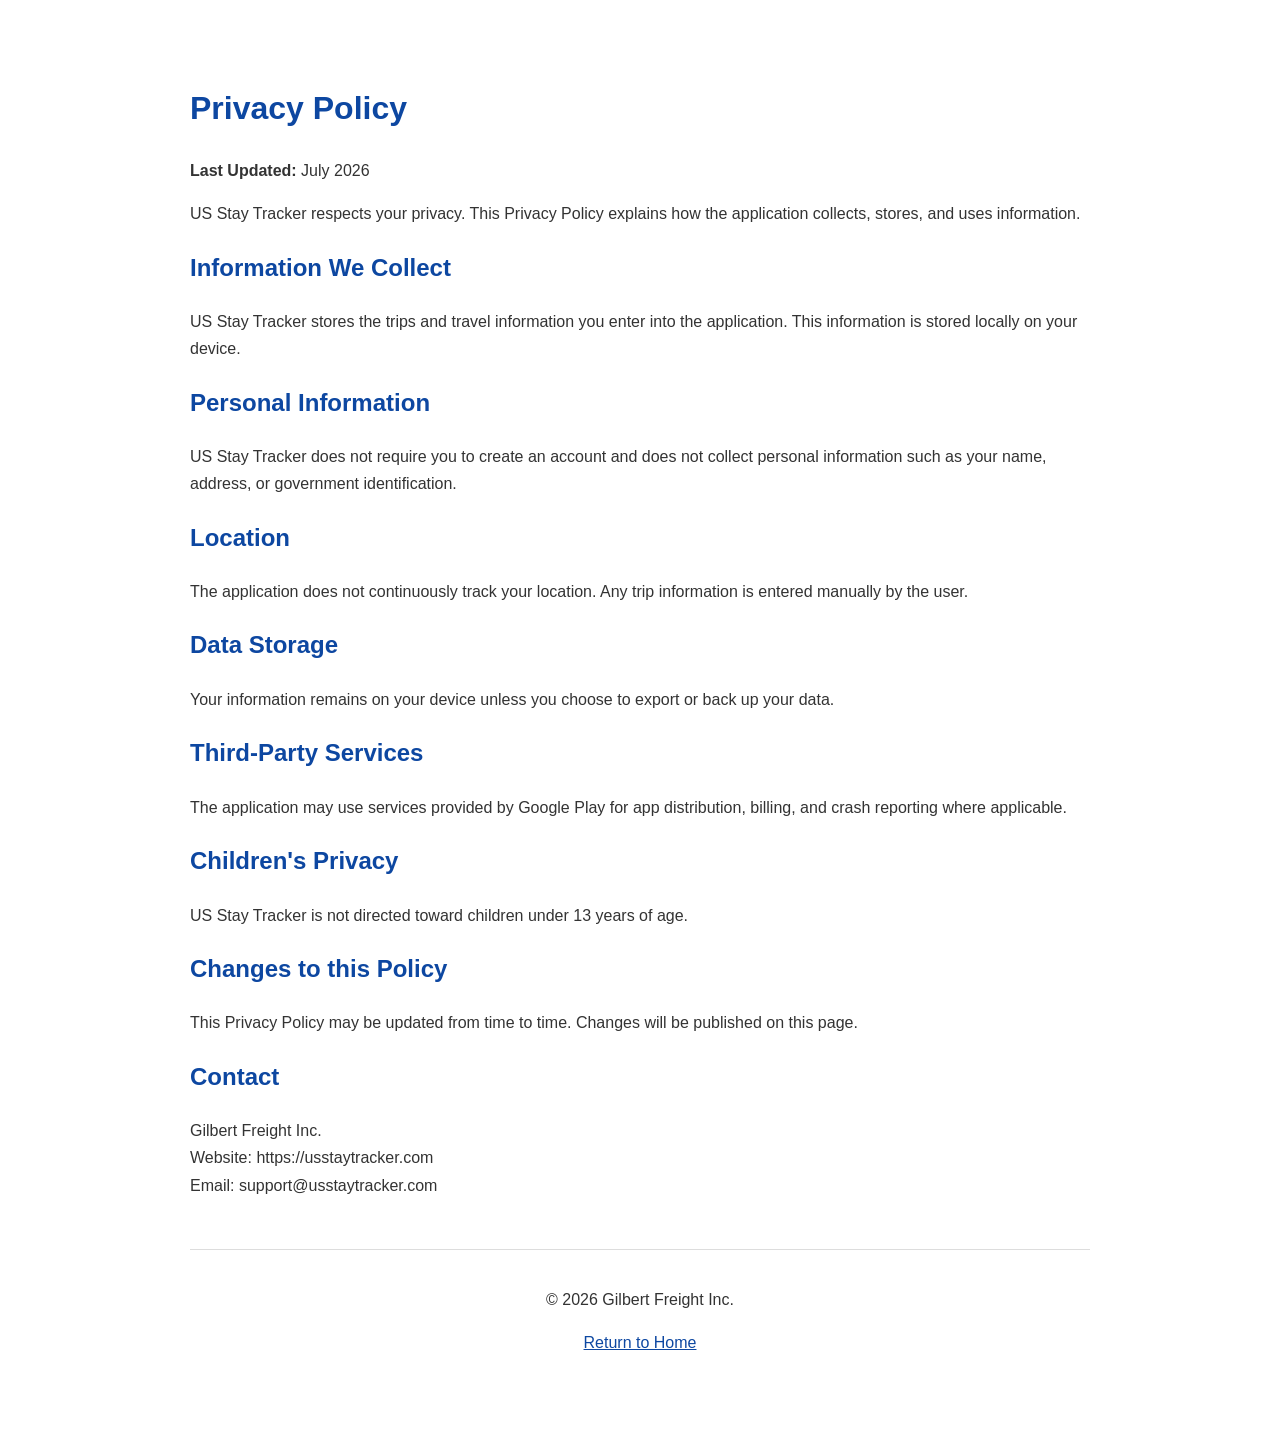
==== privacy.html @ e501b261 "Add privacy policy page" ====
<!DOCTYPE html>
<html lang="en">
<head>
<meta charset="UTF-8">
<meta name="viewport" content="width=device-width, initial-scale=1.0">
<title>Privacy Policy - US Stay Tracker</title>

<style>
body{
    font-family:Arial,Helvetica,sans-serif;
    max-width:900px;
    margin:40px auto;
    padding:20px;
    line-height:1.7;
    color:#333;
}

h1,h2{
    color:#0d47a1;
}

a{
    color:#0d47a1;
}

footer{
    margin-top:50px;
    border-top:1px solid #ddd;
    padding-top:20px;
    text-align:center;
}
</style>

</head>

<body>

<h1>Privacy Policy</h1>

<p><strong>Last Updated:</strong> July 2026</p>

<p>
US Stay Tracker respects your privacy. This Privacy Policy explains how the application
collects, stores, and uses information.
</p>

<h2>Information We Collect</h2>

<p>
US Stay Tracker stores the trips and travel information you enter into the application.
This information is stored locally on your device.
</p>

<h2>Personal Information</h2>

<p>
US Stay Tracker does not require you to create an account and does not collect personal
information such as your name, address, or government identification.
</p>

<h2>Location</h2>

<p>
The application does not continuously track your location.
Any trip information is entered manually by the user.
</p>

<h2>Data Storage</h2>

<p>
Your information remains on your device unless you choose to export or back up your data.
</p>

<h2>Third-Party Services</h2>

<p>
The application may use services provided by Google Play for app distribution,
billing, and crash reporting where applicable.
</p>

<h2>Children's Privacy</h2>

<p>
US Stay Tracker is not directed toward children under 13 years of age.
</p>

<h2>Changes to this Policy</h2>

<p>
This Privacy Policy may be updated from time to time.
Changes will be published on this page.
</p>

<h2>Contact</h2>

<p>

Gilbert Freight Inc.<br>
Website: https://usstaytracker.com<br>
Email: support@usstaytracker.com

</p>

<footer>

<p>

© 2026 Gilbert Freight Inc.

</p>

<p>

<a href="index.html">Return to Home</a>

</p>

</footer>

</body>
</html>
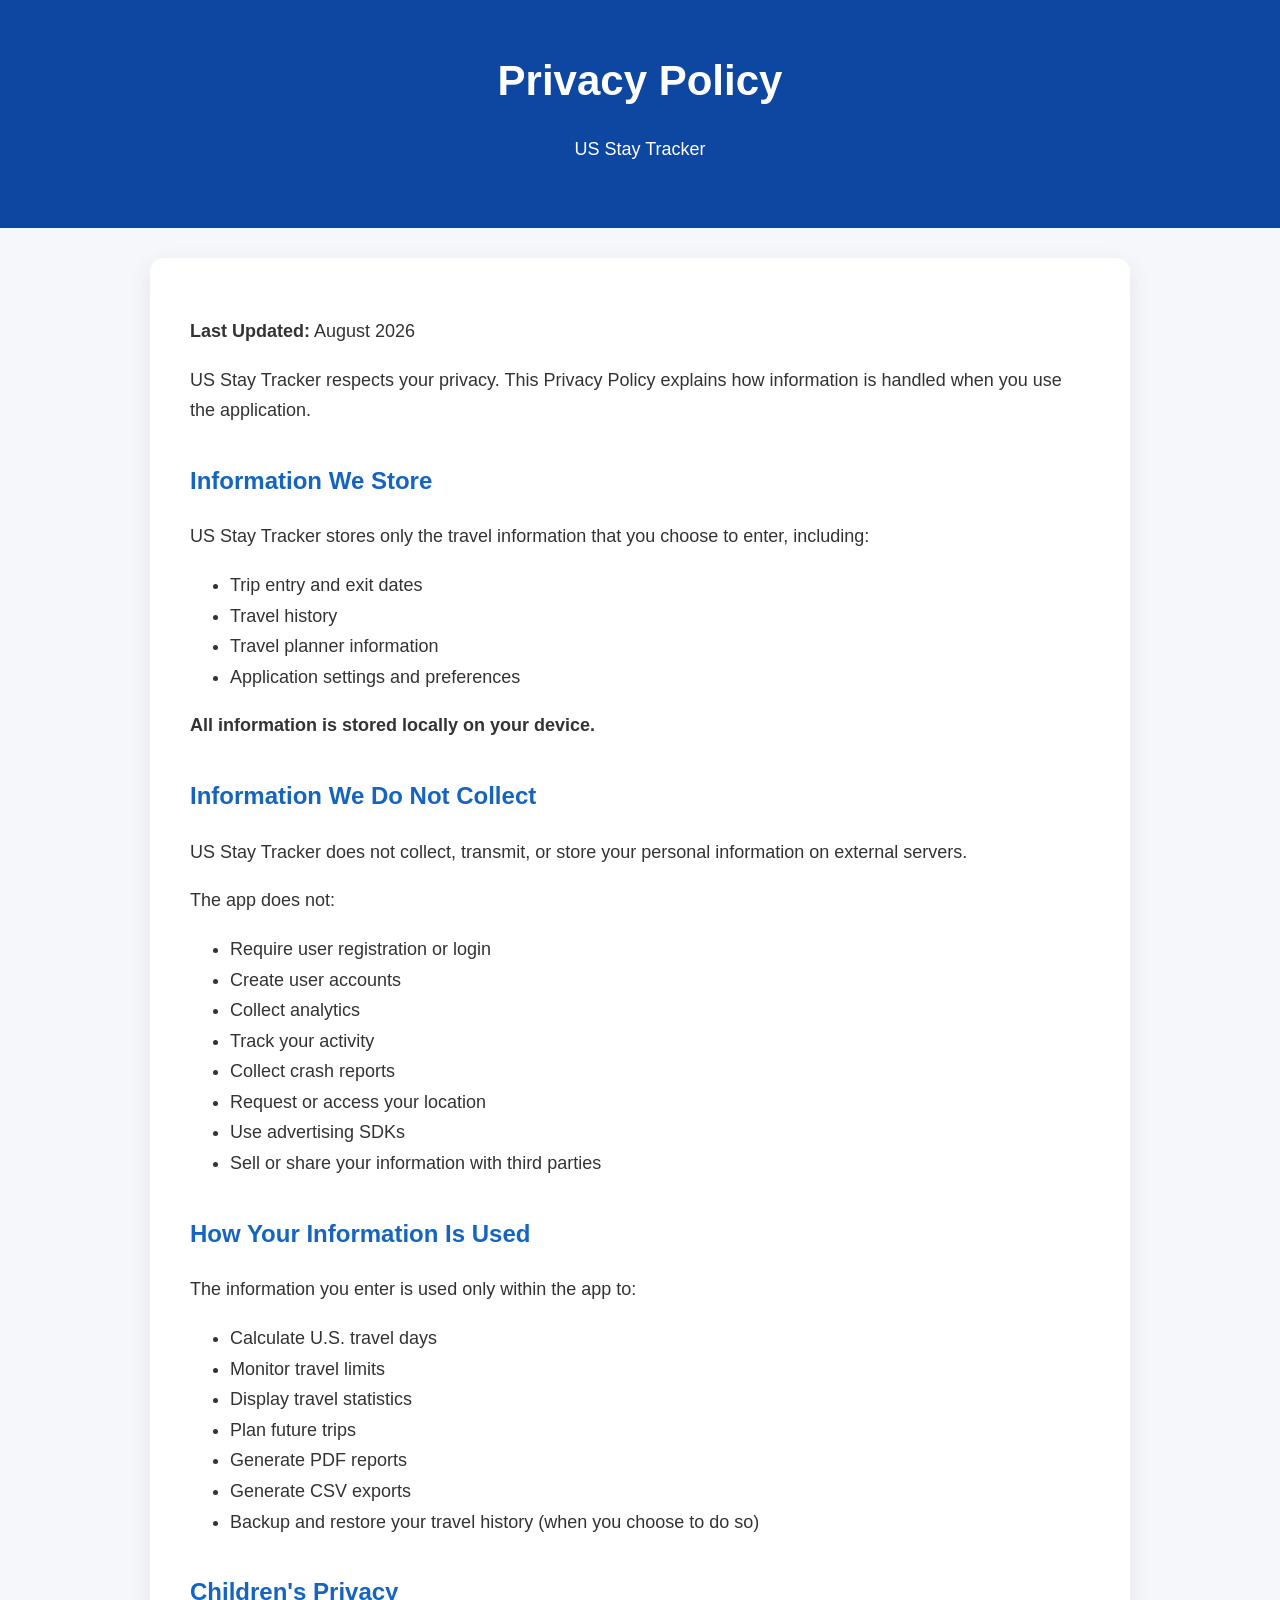
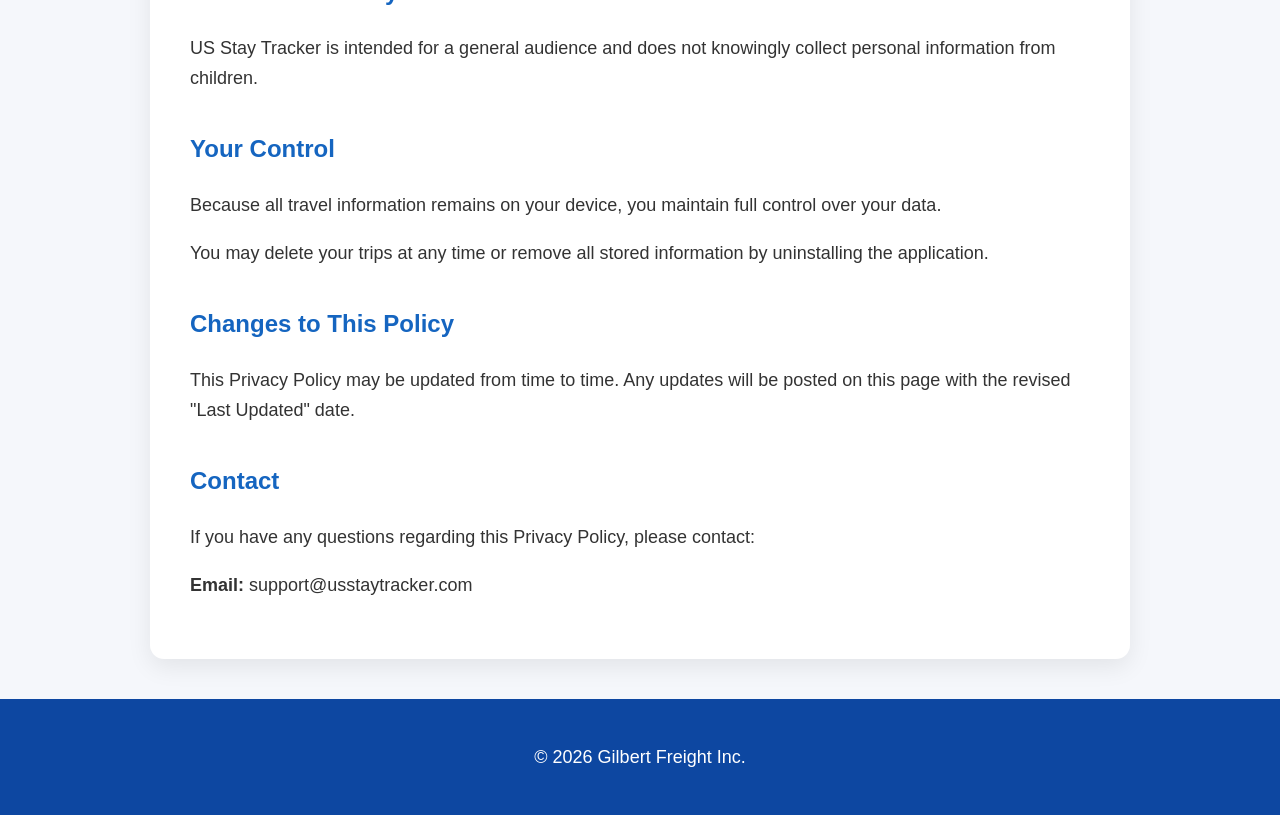
==== commit ed6427b4: "Revise privacy policy and enhance layout Updated privacy policy content and styling." ====
--- a/privacy.html
+++ b/privacy.html
@@ -3,31 +3,55 @@
 <head>
 <meta charset="UTF-8">
 <meta name="viewport" content="width=device-width, initial-scale=1.0">
+
 <title>Privacy Policy - US Stay Tracker</title>
 
 <style>
 body{
     font-family:Arial,Helvetica,sans-serif;
-    max-width:900px;
-    margin:40px auto;
-    padding:20px;
+    background:#f5f7fb;
+    color:#333;
+    margin:0;
     line-height:1.7;
-    color:#333;
 }
 
-h1,h2{
-    color:#0d47a1;
+header{
+    background:#0d47a1;
+    color:white;
+    padding:45px 20px;
+    text-align:center;
 }
 
-a{
-    color:#0d47a1;
+.container{
+    max-width:900px;
+    margin:auto;
+    background:white;
+    padding:40px;
+    margin-top:30px;
+    margin-bottom:40px;
+    border-radius:14px;
+    box-shadow:0 8px 24px rgba(0,0,0,.08);
+}
+
+h1{
+    margin:0;
+    font-size:42px;
+}
+
+h2{
+    color:#1565C0;
+    margin-top:35px;
+}
+
+p,li{
+    font-size:18px;
 }
 
 footer{
-    margin-top:50px;
-    border-top:1px solid #ddd;
-    padding-top:20px;
+    background:#0d47a1;
+    color:white;
     text-align:center;
+    padding:25px;
 }
 </style>
 
@@ -35,85 +59,111 @@
 
 <body>
 
+<header>
+
 <h1>Privacy Policy</h1>
 
-<p><strong>Last Updated:</strong> July 2026</p>
+<p>US Stay Tracker</p>
+
+</header>
+
+<div class="container">
+
+<p><strong>Last Updated:</strong> August 2026</p>
 
 <p>
-US Stay Tracker respects your privacy. This Privacy Policy explains how the application
-collects, stores, and uses information.
+US Stay Tracker respects your privacy. This Privacy Policy explains how information is handled when you use the application.
 </p>
 
-<h2>Information We Collect</h2>
+<h2>Information We Store</h2>
 
 <p>
-US Stay Tracker stores the trips and travel information you enter into the application.
-This information is stored locally on your device.
+US Stay Tracker stores only the travel information that you choose to enter, including:
 </p>
 
-<h2>Personal Information</h2>
+<ul>
+<li>Trip entry and exit dates</li>
+<li>Travel history</li>
+<li>Travel planner information</li>
+<li>Application settings and preferences</li>
+</ul>
 
 <p>
-US Stay Tracker does not require you to create an account and does not collect personal
-information such as your name, address, or government identification.
+<strong>All information is stored locally on your device.</strong>
 </p>
 
-<h2>Location</h2>
+<h2>Information We Do Not Collect</h2>
 
 <p>
-The application does not continuously track your location.
-Any trip information is entered manually by the user.
+US Stay Tracker does not collect, transmit, or store your personal information on external servers.
 </p>
 
-<h2>Data Storage</h2>
+<p>The app does not:</p>
+
+<ul>
+<li>Require user registration or login</li>
+<li>Create user accounts</li>
+<li>Collect analytics</li>
+<li>Track your activity</li>
+<li>Collect crash reports</li>
+<li>Request or access your location</li>
+<li>Use advertising SDKs</li>
+<li>Sell or share your information with third parties</li>
+</ul>
+
+<h2>How Your Information Is Used</h2>
 
 <p>
-Your information remains on your device unless you choose to export or back up your data.
+The information you enter is used only within the app to:
 </p>
 
-<h2>Third-Party Services</h2>
-
-<p>
-The application may use services provided by Google Play for app distribution,
-billing, and crash reporting where applicable.
-</p>
+<ul>
+<li>Calculate U.S. travel days</li>
+<li>Monitor travel limits</li>
+<li>Display travel statistics</li>
+<li>Plan future trips</li>
+<li>Generate PDF reports</li>
+<li>Generate CSV exports</li>
+<li>Backup and restore your travel history (when you choose to do so)</li>
+</ul>
 
 <h2>Children's Privacy</h2>
 
 <p>
-US Stay Tracker is not directed toward children under 13 years of age.
+US Stay Tracker is intended for a general audience and does not knowingly collect personal information from children.
 </p>
 
-<h2>Changes to this Policy</h2>
+<h2>Your Control</h2>
 
 <p>
-This Privacy Policy may be updated from time to time.
-Changes will be published on this page.
+Because all travel information remains on your device, you maintain full control over your data.
+</p>
+
+<p>
+You may delete your trips at any time or remove all stored information by uninstalling the application.
+</p>
+
+<h2>Changes to This Policy</h2>
+
+<p>
+This Privacy Policy may be updated from time to time. Any updates will be posted on this page with the revised "Last Updated" date.
 </p>
 
 <h2>Contact</h2>
 
 <p>
+If you have any questions regarding this Privacy Policy, please contact:
+</p>
 
-Gilbert Freight Inc.<br>
-Website: https://usstaytracker.com<br>
-Email: support@usstaytracker.com
+<p>
+<strong>Email:</strong> support@usstaytracker.com
+</p>
 
-</p>
+</div>
 
 <footer>
 
-<p>
-
-© 2026 Gilbert Freight Inc.
-
-</p>
-
-<p>
-
-<a href="index.html">Return to Home</a>
-
-</p>
+<p>© 2026 Gilbert Freight Inc.</p>
 
 </footer>
 
